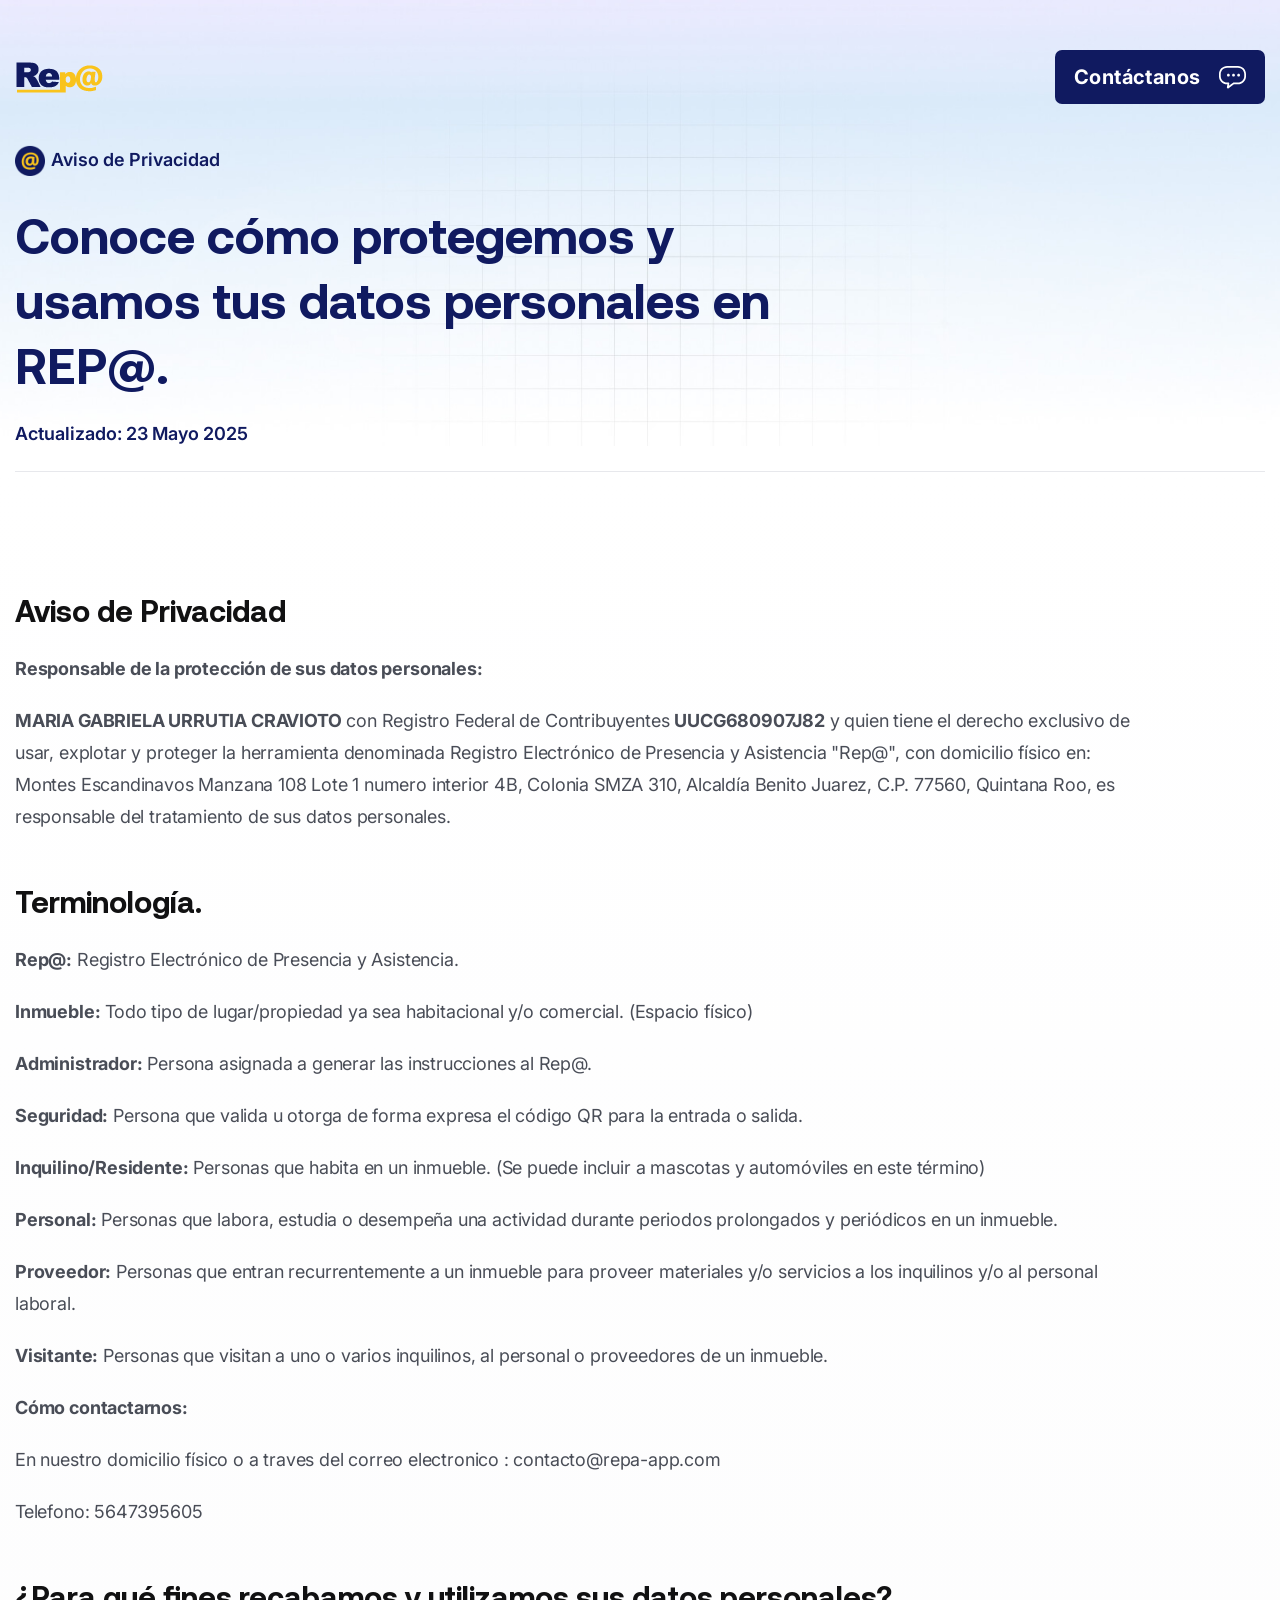
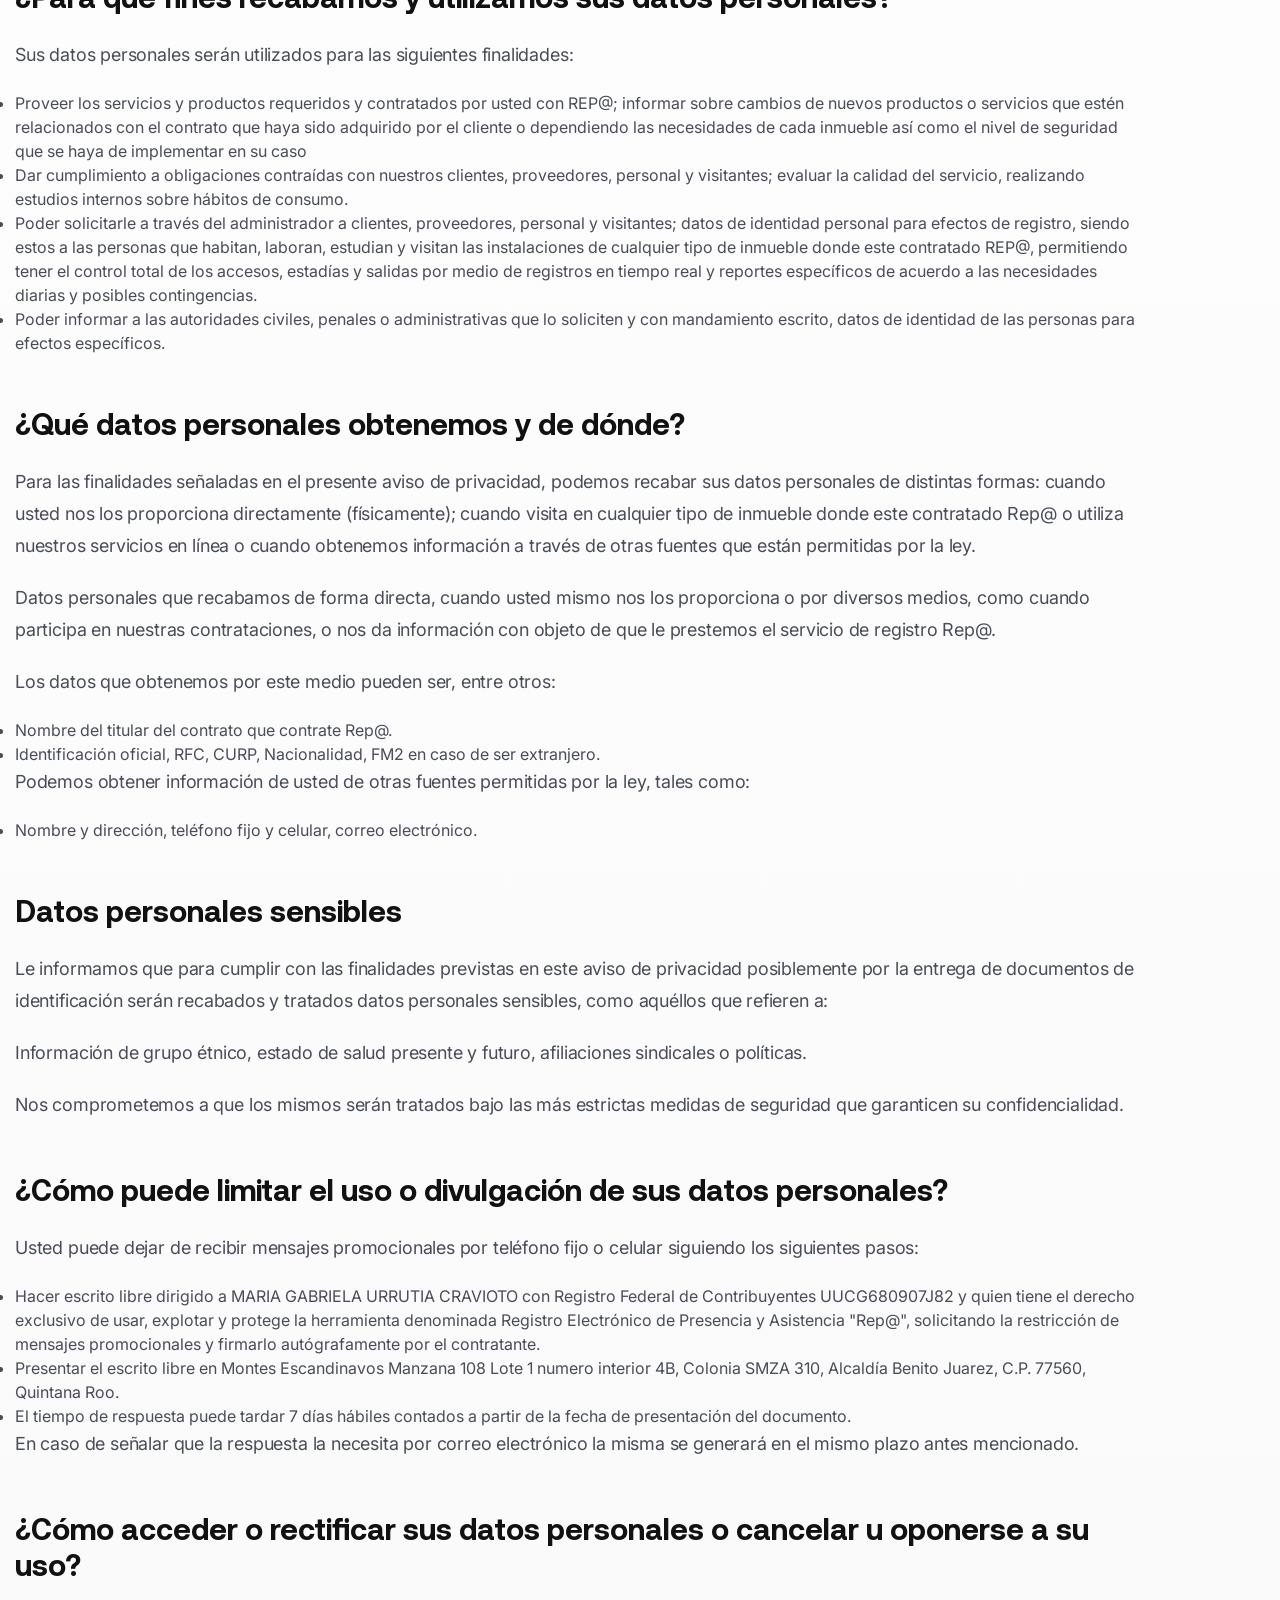
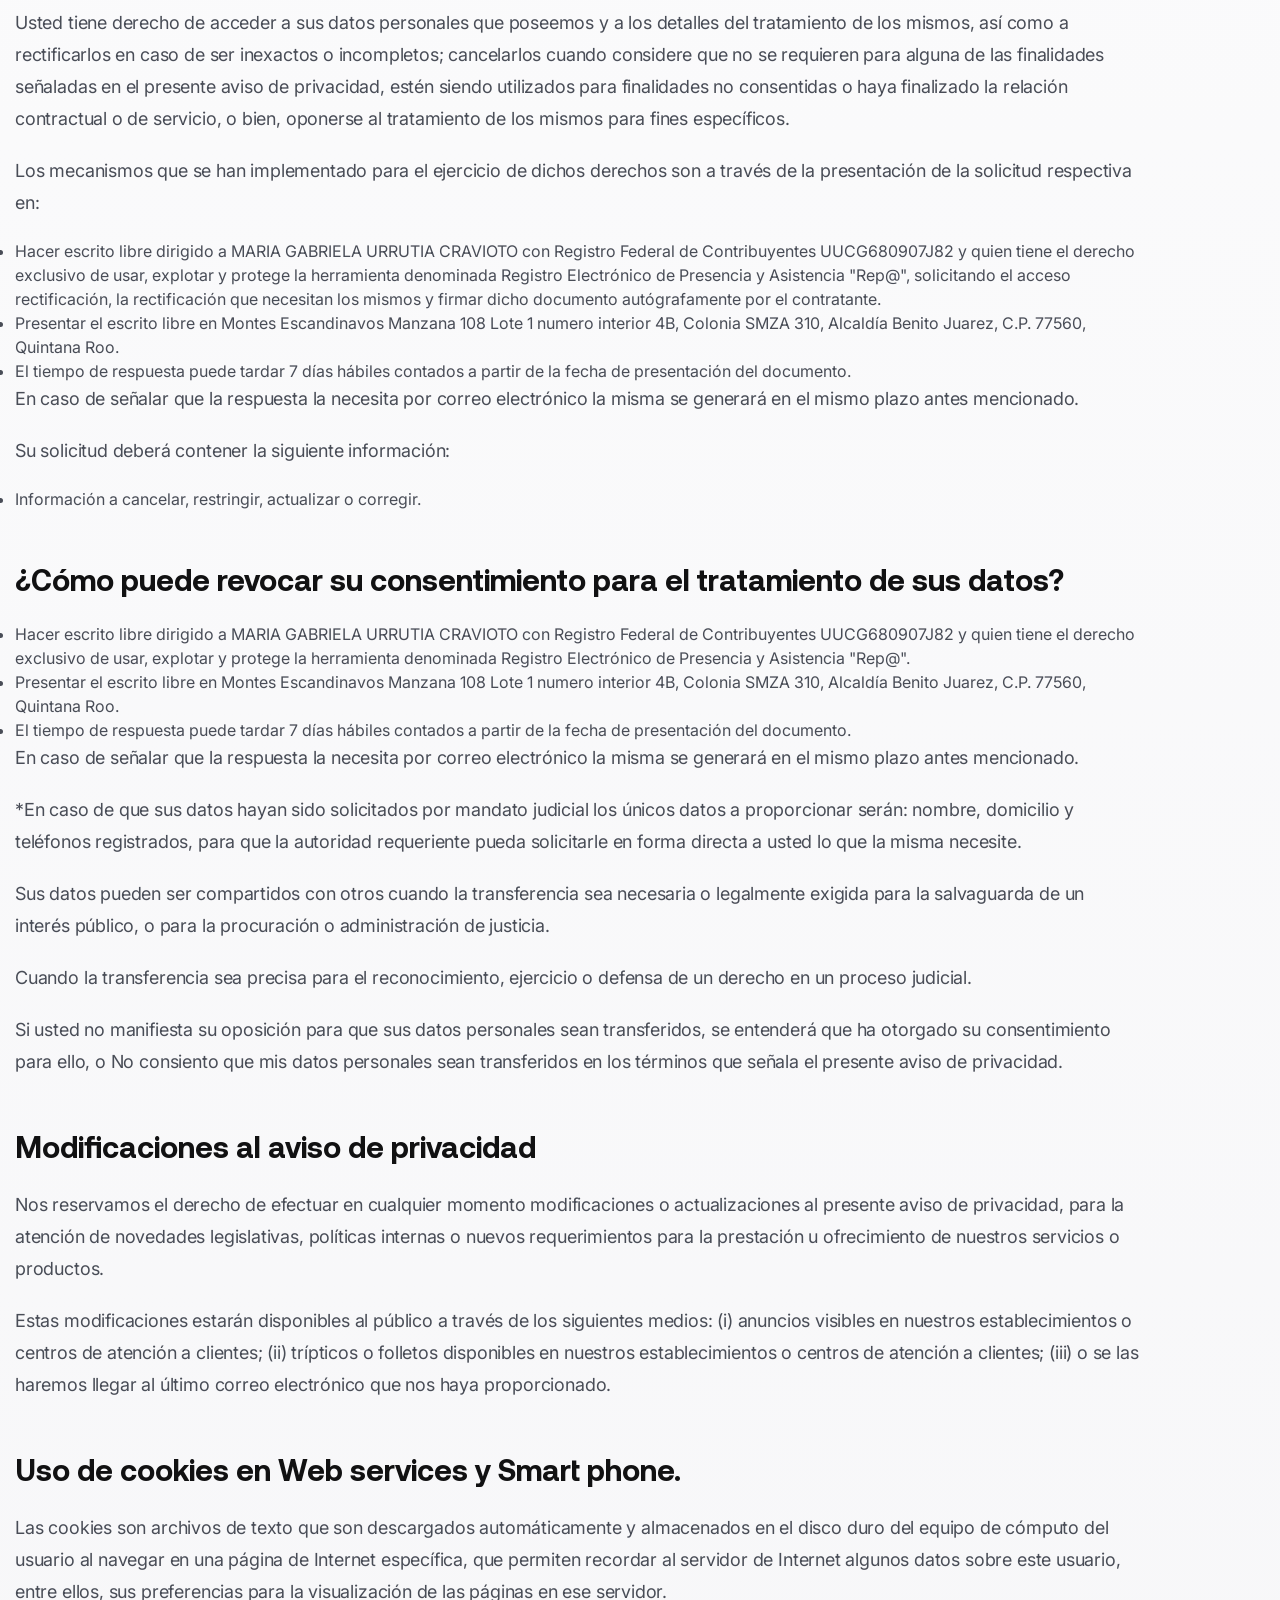
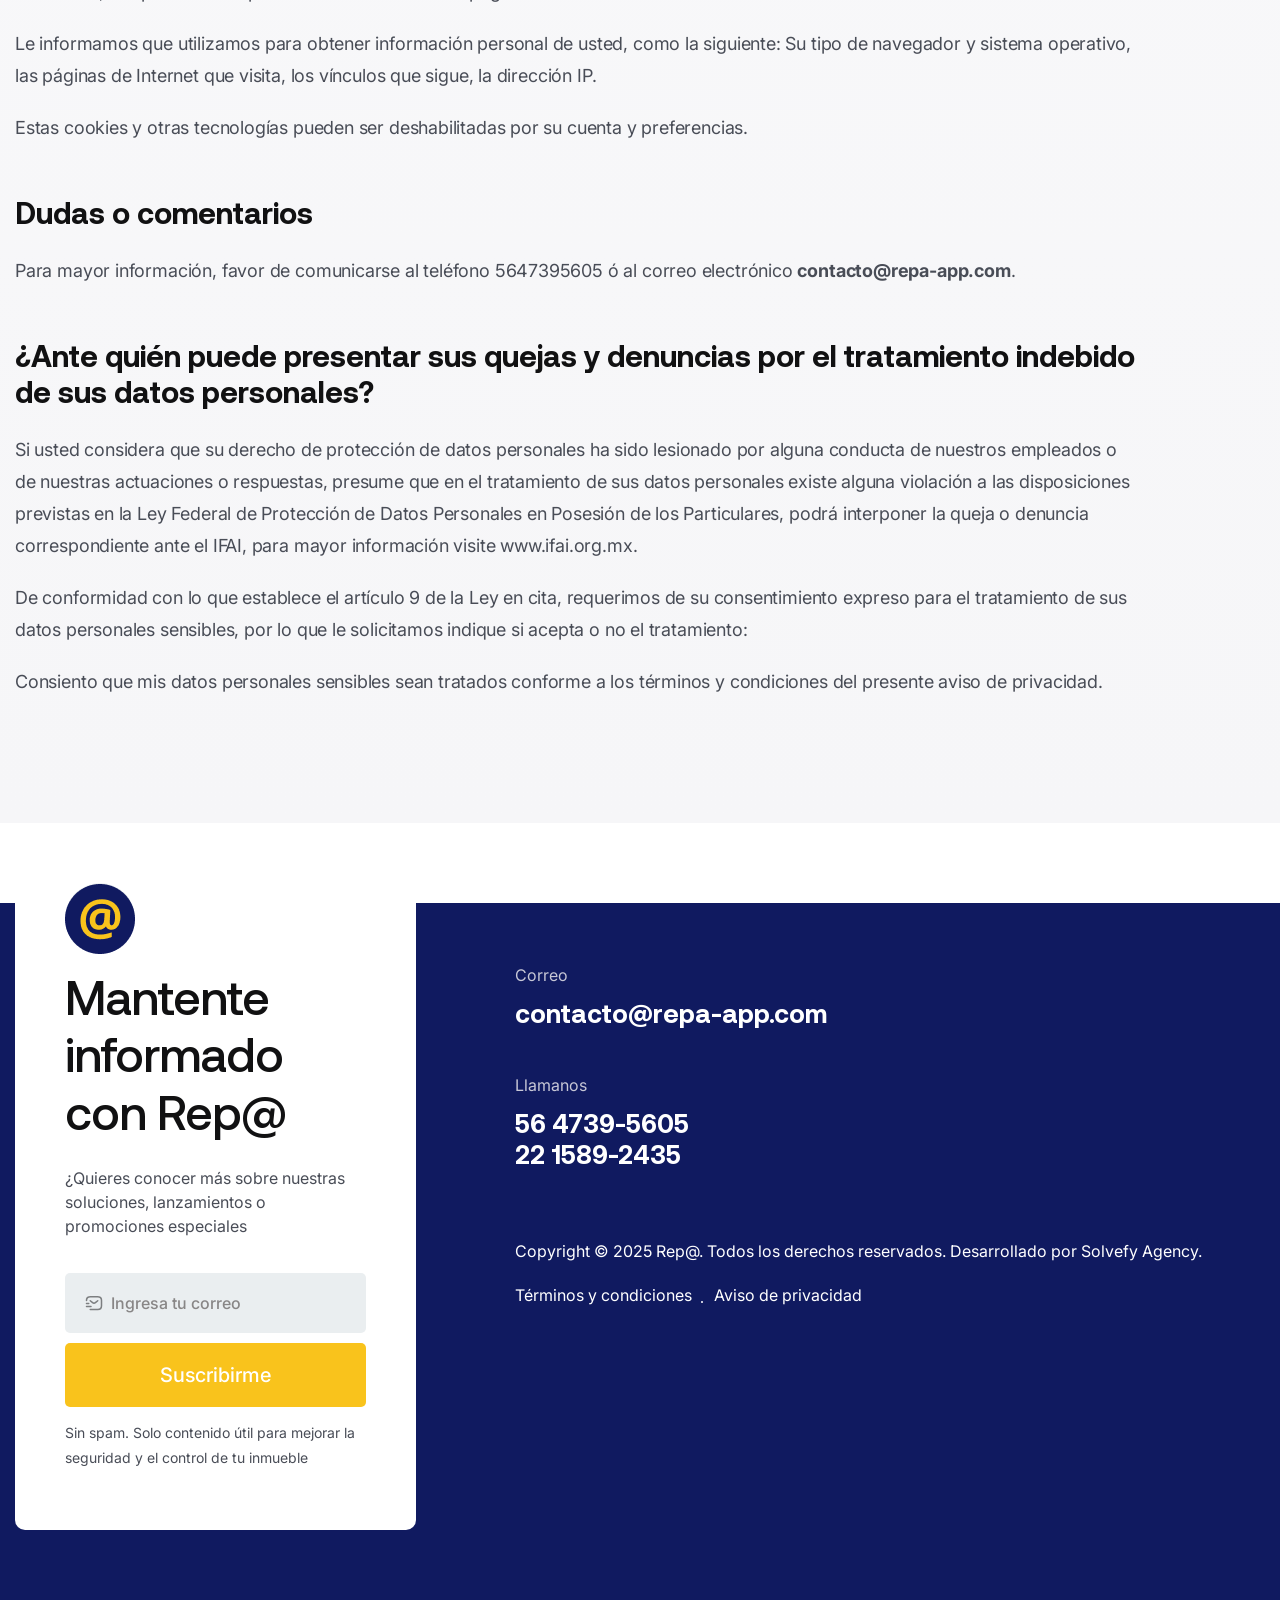
==== aviso-de-privacidad.html @ 61735a50 "Init Commit" ====
<!doctype html>
<html lang="zxx">

<head>

    <!--========= Required meta tags =========-->
    <meta charset="utf-8">
    <meta http-equiv="x-ua-compatible" content="ie=edge">
    <meta name="description" content="">
    <meta name="viewport" content="width=device-width, initial-scale=1, shrink-to-fit=no">

    <title>Aviso de Privacidad - Rep@</title>

    <link rel="shortcut icon" href="assets/img/favicon.png" type="images/x-icon"/>

    <!-- css include -->
    <link rel="stylesheet" href="assets/css/bootstrap.min.css">
    <link rel="stylesheet" href="assets/css/fontawesome.css">
    <link rel="stylesheet" href="assets/css/animate.css">
    <link rel="stylesheet" href="assets/css/swiper.min.css">
    <link rel="stylesheet" href="assets/css/slick.css">
    <link rel="stylesheet" href="assets/css/odometer.css">
    <link rel="stylesheet" href="assets/css/nice-select.css">
    <link rel="stylesheet" href="assets/css/magnific-popup.css">
    <link rel="stylesheet" href="assets/css/cursor.css">
    <link rel="stylesheet" href="assets/css/custom-font.css">
    <link rel="stylesheet" href="assets/css/main.css">
</head>

<body class="sco_agency">

<!-- backtotop - start -->
<div class="xb-backtotop">
    <a href="#" class="scroll">
        <i class="far fa-arrow-up"></i>
    </a>
</div>
<!-- backtotop - end -->

    <!-- Preloader - Start -->
    <div id="xb-loadding" class="xb-loader"><div class="xb-dual-ring"></div></div>
    <!-- Preloader - End -->

<div class="body_wrap">

    <!-- header start -->
    <header id="xb-header-area" class="header-area header-style-two header-transparent pt-40">
        <div class="xb-header stricky pb-10 pt-10" >
            <div class="container">
                <div class="header__wrap ul_li_between">
                    <div class="header-logo">
                        <a href="index.html"><img src="assets/img/logo/repa-logo.png" alt=""></a>
                    </div>
                    
                    <div class="header-contact d-none d-md-block">
                        <a href="contact.html" class="thm-btn thm-btn--aso thm-btn--header-black">Contáctanos
                            <img src="assets/img/icon/sms-white-icon01.svg" alt="">
                        </a>
                    </div>
                </div>
            </div>
        </div>
    </header>
    <!-- header end -->

    <!-- main area start  -->
    <main>
        <!-- page title start  -->
         <section class="page-title cp-page-title pt-100 pos-rel bg_img" data-background="assets/img/bg/page_bg01.jpg">
            <div class="container">
                <div class="page-title-wrap">
                    <div class="row mt-none-30 align-items-center">
                        <div class="col-lg-8 mt-30">
                            <div class="page-title-box">
                                <span class="sub-title"><img src="assets/img/favicon.png" alt="" width="30">Aviso de Privacidad </span>
                                <h2 class="title">Conoce cómo protegemos y usamos tus datos personales en REP@.</h2>
                                <span class="page-update_time">Actualizado: 23 Mayo 2025</span>
                            </div>
                        </div>
                    </div>
                </div>
            </div>
         </section>
        <!-- page title end  -->

            <!-- terms&conditions start  -->
             <section class="terms&conditions-section cp-det-bg">
                <div class="container">
                    <div class="terms-section_inner pt-120 pb-75">
                        <div class="row">
                            <div class="col-lg-11">
                                
                                <div class="item-details-widget">
                                    <h2 class="item_details_info_title">Aviso de Privacidad</h2>
                                    <p><strong>Responsable de la protección de sus datos personales:</strong></p>
                                    <p><strong>MARIA GABRIELA URRUTIA CRAVIOTO</strong> con Registro Federal de Contribuyentes <strong>UUCG680907J82</strong> y quien tiene el derecho exclusivo de usar, explotar y proteger la herramienta denominada Registro Electrónico de Presencia y Asistencia "Rep@", con domicilio físico en: Montes Escandinavos Manzana 108 Lote 1 numero interior 4B, Colonia SMZA 310, Alcaldía Benito Juarez, C.P. 77560, Quintana Roo, es responsable del tratamiento de sus datos personales.</p>
                                </div>
                                
                                <div class="item-details-widget">
                                    <h2 class="item_details_info_title">Terminología.</h2>
                                    <p><strong>Rep@:</strong> Registro Electrónico de Presencia y Asistencia.</p>
                                    <p><strong>Inmueble:</strong> Todo tipo de lugar/propiedad ya sea habitacional y/o comercial. (Espacio físico)</p>
                                    <p><strong>Administrador:</strong> Persona asignada a generar las instrucciones al Rep@.</p>
                                    <p><strong>Seguridad:</strong> Persona que valida u otorga de forma expresa el código QR para la entrada o salida.</p>
                                    <p><strong>Inquilino/Residente:</strong> Personas que habita en un inmueble. (Se puede incluir a mascotas y automóviles en este término)</p>
                                    <p><strong>Personal:</strong> Personas que labora, estudia o desempeña una actividad durante periodos prolongados y periódicos en un inmueble.</p>
                                    <p><strong>Proveedor:</strong> Personas que entran recurrentemente a un inmueble para proveer materiales y/o servicios a los inquilinos y/o al personal laboral.</p>
                                    <p><strong>Visitante:</strong> Personas que visitan a uno o varios inquilinos, al personal o proveedores de un inmueble.</p>
                                    <p><strong>Cómo contactarnos:</strong></p>
                                    <p>En nuestro domicilio físico o a traves del correo electronico : contacto@repa-app.com</p>
                                    <p>Telefono: 5647395605</p>
                                </div>
                                
                                <div class="item-details-widget">
                                    <h2 class="item_details_info_title">¿Para qué fines recabamos y utilizamos sus datos personales?</h2>
                                    <p>Sus datos personales serán utilizados para las siguientes finalidades:</p>
                                    <ul>
                                        <li>Proveer los servicios y productos requeridos y contratados por usted con REP@; informar sobre cambios de nuevos productos o servicios que estén relacionados con el contrato que haya sido adquirido por el cliente o dependiendo las necesidades de cada inmueble así como el nivel de seguridad que se haya de implementar en su caso</li>
                                        <li>Dar cumplimiento a obligaciones contraídas con nuestros clientes, proveedores, personal y visitantes; evaluar la calidad del servicio, realizando estudios internos sobre hábitos de consumo.</li>
                                        <li>Poder solicitarle a través del administrador a clientes, proveedores, personal y visitantes; datos de identidad personal para efectos de registro, siendo estos a las personas que habitan, laboran, estudian y visitan las instalaciones de cualquier tipo de inmueble donde este contratado REP@, permitiendo tener el control total de los accesos, estadías y salidas por medio de registros en tiempo real y reportes específicos de acuerdo a las necesidades diarias y posibles contingencias.</li>
                                        <li>Poder informar a las autoridades civiles, penales o administrativas que lo soliciten y con mandamiento escrito, datos de identidad de las personas para efectos específicos.</li>
                                    </ul>
                                </div>
                                
                                <div class="item-details-widget">
                                    <h2 class="item_details_info_title">¿Qué datos personales obtenemos y de dónde?</h2>
                                    <p>Para las finalidades señaladas en el presente aviso de privacidad, podemos recabar sus datos personales de distintas formas: cuando usted nos los proporciona directamente (físicamente); cuando visita en cualquier tipo de inmueble donde este contratado Rep@ o utiliza nuestros servicios en línea o cuando obtenemos información a través de otras fuentes que están permitidas por la ley.</p>
                                    <p>Datos personales que recabamos de forma directa, cuando usted mismo nos los proporciona o por diversos medios, como cuando participa en nuestras contrataciones, o nos da información con objeto de que le prestemos el servicio de registro Rep@.</p>
                                    <p>Los datos que obtenemos por este medio pueden ser, entre otros:</p>
                                    <ul>
                                        <li>Nombre del titular del contrato que contrate Rep@.</li>
                                        <li>Identificación oficial, RFC, CURP, Nacionalidad, FM2 en caso de ser extranjero.</li>
                                    </ul>
                                    <p>Podemos obtener información de usted de otras fuentes permitidas por la ley, tales como:</p>
                                    <ul>
                                        <li>Nombre y dirección, teléfono fijo y celular, correo electrónico.</li>
                                    </ul>
                                </div>
                                
                                <div class="item-details-widget">
                                    <h2 class="item_details_info_title">Datos personales sensibles</h2>
                                    <p>Le informamos que para cumplir con las finalidades previstas en este aviso de privacidad posiblemente por la entrega de documentos de identificación serán recabados y tratados datos personales sensibles, como aquéllos que refieren a:</p>
                                    <p>Información de grupo étnico, estado de salud presente y futuro, afiliaciones sindicales o políticas.</p>
                                    <p>Nos comprometemos a que los mismos serán tratados bajo las más estrictas medidas de seguridad que garanticen su confidencialidad.</p>
                                </div>
                                
                                <div class="item-details-widget">
                                    <h2 class="item_details_info_title">¿Cómo puede limitar el uso o divulgación de sus datos personales?</h2>
                                    <p>Usted puede dejar de recibir mensajes promocionales por teléfono fijo o celular siguiendo los siguientes pasos:</p>
                                    <ul>
                                        <li>Hacer escrito libre dirigido a MARIA GABRIELA URRUTIA CRAVIOTO con Registro Federal de Contribuyentes UUCG680907J82 y quien tiene el derecho exclusivo de usar, explotar y protege la herramienta denominada Registro Electrónico de Presencia y Asistencia "Rep@", solicitando la restricción de mensajes promocionales y firmarlo autógrafamente por el contratante.</li>
                                        <li>Presentar el escrito libre en Montes Escandinavos Manzana 108 Lote 1 numero interior 4B, Colonia SMZA 310, Alcaldía Benito Juarez, C.P. 77560, Quintana Roo.</li>
                                        <li>El tiempo de respuesta puede tardar 7 días hábiles contados a partir de la fecha de presentación del documento.</li>
                                    </ul>
                                    <p>En caso de señalar que la respuesta la necesita por correo electrónico la misma se generará en el mismo plazo antes mencionado.</p>
                                </div>
                                
                                <div class="item-details-widget">
                                    <h2 class="item_details_info_title">¿Cómo acceder o rectificar sus datos personales o cancelar u oponerse a su uso?</h2>
                                    <p>Usted tiene derecho de acceder a sus datos personales que poseemos y a los detalles del tratamiento de los mismos, así como a rectificarlos en caso de ser inexactos o incompletos; cancelarlos cuando considere que no se requieren para alguna de las finalidades señaladas en el presente aviso de privacidad, estén siendo utilizados para finalidades no consentidas o haya finalizado la relación contractual o de servicio, o bien, oponerse al tratamiento de los mismos para fines específicos.</p>
                                    <p>Los mecanismos que se han implementado para el ejercicio de dichos derechos son a través de la presentación de la solicitud respectiva en:</p>
                                    <ul>
                                        <li>Hacer escrito libre dirigido a MARIA GABRIELA URRUTIA CRAVIOTO con Registro Federal de Contribuyentes UUCG680907J82 y quien tiene el derecho exclusivo de usar, explotar y protege la herramienta denominada Registro Electrónico de Presencia y Asistencia "Rep@", solicitando el acceso rectificación, la rectificación que necesitan los mismos y firmar dicho documento autógrafamente por el contratante.</li>
                                        <li>Presentar el escrito libre en Montes Escandinavos Manzana 108 Lote 1 numero interior 4B, Colonia SMZA 310, Alcaldía Benito Juarez, C.P. 77560, Quintana Roo.</li>
                                        <li>El tiempo de respuesta puede tardar 7 días hábiles contados a partir de la fecha de presentación del documento.</li>
                                    </ul>
                                    <p>En caso de señalar que la respuesta la necesita por correo electrónico la misma se generará en el mismo plazo antes mencionado.</p>
                                    <p>Su solicitud deberá contener la siguiente información:</p>
                                    <ul>
                                        <li>Información a cancelar, restringir, actualizar o corregir.</li>
                                    </ul>
                                </div>
                                
                                <div class="item-details-widget">
                                    <h2 class="item_details_info_title">¿Cómo puede revocar su consentimiento para el tratamiento de sus datos?</h2>
                                    <ul>
                                        <li>Hacer escrito libre dirigido a MARIA GABRIELA URRUTIA CRAVIOTO con Registro Federal de Contribuyentes UUCG680907J82 y quien tiene el derecho exclusivo de usar, explotar y protege la herramienta denominada Registro Electrónico de Presencia y Asistencia "Rep@".</li>
                                        <li>Presentar el escrito libre en Montes Escandinavos Manzana 108 Lote 1 numero interior 4B, Colonia SMZA 310, Alcaldía Benito Juarez, C.P. 77560, Quintana Roo.</li>
                                        <li>El tiempo de respuesta puede tardar 7 días hábiles contados a partir de la fecha de presentación del documento.</li>
                                    </ul>
                                    <p>En caso de señalar que la respuesta la necesita por correo electrónico la misma se generará en el mismo plazo antes mencionado.</p>
                                    <p>*En caso de que sus datos hayan sido solicitados por mandato judicial los únicos datos a proporcionar serán: nombre, domicilio y teléfonos registrados, para que la autoridad requeriente pueda solicitarle en forma directa a usted lo que la misma necesite.</p>
                                    <p>Sus datos pueden ser compartidos con otros cuando la transferencia sea necesaria o legalmente exigida para la salvaguarda de un interés público, o para la procuración o administración de justicia.</p>
                                    <p>Cuando la transferencia sea precisa para el reconocimiento, ejercicio o defensa de un derecho en un proceso judicial.</p>
                                    <p>Si usted no manifiesta su oposición para que sus datos personales sean transferidos, se entenderá que ha otorgado su consentimiento para ello, o No consiento que mis datos personales sean transferidos en los términos que señala el presente aviso de privacidad.</p>
                                </div>
                                
                                <div class="item-details-widget">
                                    <h2 class="item_details_info_title">Modificaciones al aviso de privacidad</h2>
                                    <p>Nos reservamos el derecho de efectuar en cualquier momento modificaciones o actualizaciones al presente aviso de privacidad, para la atención de novedades legislativas, políticas internas o nuevos requerimientos para la prestación u ofrecimiento de nuestros servicios o productos.</p>
                                    <p>Estas modificaciones estarán disponibles al público a través de los siguientes medios: (i) anuncios visibles en nuestros establecimientos o centros de atención a clientes; (ii) trípticos o folletos disponibles en nuestros establecimientos o centros de atención a clientes; (iii) o se las haremos llegar al último correo electrónico que nos haya proporcionado.</p>
                                </div>
                                
                                <div class="item-details-widget">
                                    <h2 class="item_details_info_title">Uso de cookies en Web services y Smart phone.</h2>
                                    <p>Las cookies son archivos de texto que son descargados automáticamente y almacenados en el disco duro del equipo de cómputo del usuario al navegar en una página de Internet específica, que permiten recordar al servidor de Internet algunos datos sobre este usuario, entre ellos, sus preferencias para la visualización de las páginas en ese servidor.</p>
                                    <p>Le informamos que utilizamos para obtener información personal de usted, como la siguiente: Su tipo de navegador y sistema operativo, las páginas de Internet que visita, los vínculos que sigue, la dirección IP.</p>
                                    <p>Estas cookies y otras tecnologías pueden ser deshabilitadas por su cuenta y preferencias.</p>
                                </div>
                                
                                <div class="item-details-widget">
                                    <h2 class="item_details_info_title">Dudas o comentarios</h2>
                                    <p>Para mayor información, favor de comunicarse al teléfono 5647395605 ó al correo electrónico <strong>contacto@repa-app.com</strong>.</p>
                                </div>
                                
                                <div class="item-details-widget">
                                    <h2 class="item_details_info_title">¿Ante quién puede presentar sus quejas y denuncias por el tratamiento indebido de sus datos personales?</h2>
                                    <p>Si usted considera que su derecho de protección de datos personales ha sido lesionado por alguna conducta de nuestros empleados o de nuestras actuaciones o respuestas, presume que en el tratamiento de sus datos personales existe alguna violación a las disposiciones previstas en la Ley Federal de Protección de Datos Personales en Posesión de los Particulares, podrá interponer la queja o denuncia correspondiente ante el IFAI, para mayor información visite www.ifai.org.mx.</p>
                                    <p>De conformidad con lo que establece el artículo 9 de la Ley en cita, requerimos de su consentimiento expreso para el tratamiento de sus datos personales sensibles, por lo que le solicitamos indique si acepta o no el tratamiento:</p>
                                    <p>Consiento que mis datos personales sensibles sean tratados conforme a los términos y condiciones del presente aviso de privacidad.</p>
                                </div>
                            </div>
                        </div>
                    </div>
                </div>

            </section>
            <!-- terms&conditions end  -->

    </main>
    <!-- main area end  -->
    
        <!-- footer strt -->
        <footer class="footer pos-rel mt-80" data-bg-color="#101A60">
            <div class="container">
                <div class="row pb-95">
                    <div class="col-lg-4">
                        <div class="xb-newslatter">
                            <div class="xb-item--icon">
                                <img src="assets/img/icon/rep@.png" alt="">
                            </div>
                            <h2 class="xb-item--title">Mantente informado con Rep@</h2>
                            <span class="xb-item--content">¿Quieres conocer más sobre nuestras soluciones, lanzamientos o promociones especiales</span>
                            <div class="xb-item--contact mt-35">
                                <div class="xb-item--input_field pos-rel">
                                    <input type="email" name="gmail" id="text6" placeholder="Ingresa tu correo">
                                    <div class="img"><img src="assets/img/icon/sms.svg" alt=""></div>
                                </div>
                                <button class="xb-item--button btn-effect_2">Suscribirme</button>
                                <span class="xb-item--text">Sin spam. Solo contenido útil para mejorar la seguridad y el control de tu inmueble</span>
                            </div>
                        </div>
                    </div>
                    <div class="col-lg-8">
                        <div class="xb-footer is-footer ml-75">
                            
                            <div class="footer-inner mt-50 ul_li_between align-items-start">
                                <div class="footer-info footer-widget">
                                    <span class="xb-item--sub-title">Correo</span>
                                    <h4 class="xb-item--email">contacto@repa-app.com</h4>
                                    <span class="xb-item--sub-title">Llamanos</span>
                                    <h4 class="xb-item--number">56 4739-5605 </h4>
                                    <h4 class="xb-item--number">22 1589-2435 </h4>
                                </div>
                            </div>
                            <div class="footer-copyright mt-50 ul_li_between">
                                <p class="copyright mt-20">Copyright © 2025 <a href="index.html">Rep@</a>. Todos los derechos reservados. Desarrollado por <a href="https://solvefy.agency/"></a>Solvefy Agency</a>.</p>
                                <ul class="footer-links ul_li mt-20">
                                    <li><a href="terminos-y-condiciones.html">Términos y condiciones</a></li>
                                    <li><a href="aviso-de-privacidad.html">Aviso de privacidad</a></li>
                                </ul>
                            </div>
                        </div>
                    </div>
                </div>
            </div>
            <!-- <div class="footer-bottom pos-rel bg_img o-hidden" data-background="assets/img/bg/footer-glassisom.png">
                <a href="contact.html" class="title marquee-left" data-cursor-text="say hi!">Let’s discuss today Are you interested</a>
            </div> -->
        </footer> 
        <!-- footer end -->

</div>

<!-- jquery include -->
<script src="assets/js/jquery-3.7.1.min.js"></script>
<script src="assets/js/bootstrap.bundle.min.js"></script>
<script src="assets/js/swiper.min.js"></script>
<script src="assets/js/slick.min.js"></script>
<script src="assets/js/gsap.js"></script>
<script src="assets/js/wow.min.js"></script>
<script src="assets/js/appear.js"></script>
<script src="assets/js/parallaxie.js"></script>
<script src="assets/js/parallax-scroll.js"></script>
<script src="assets/js/odometer.min.js"></script>
<script src="assets/js/imagesloaded.pkgd.min.js"></script>
<script src="assets/js/isotope.pkgd.min.js"></script>
<script src="assets/js/cursor-bundle.js"></script>
<script src="assets/js/easing.min.js"></script>
<script src="assets/js/scrollspy.js"></script>
<script src="assets/js/jquery.nice-select.min.js"></script>
<script src="assets/js/jquery.marquee.min.js"></script>
<script src="assets/js/jquery.magnific-popup.min.js"></script>
<script src="assets/js/main.js"></script>

</body>

</html>
---- assets/css/cursor.css ----
.cb-cursor {
  position: fixed;
  top: 0;
  left: 0;
  z-index: 150;
  contain: layout style size;
  pointer-events: none;
  will-change: transform;
  -webkit-transition: opacity 3s, color 0.4s;
  -o-transition: opacity 3s, color 0.4s;
  -moz-transition: opacity 3s, color 0.4s;
  transition: opacity 3s, color 0.4s; 
  display: flex;
  align-items: center;
  justify-content: center;
}
  .cb-cursor:before {
    content: "";
    position: absolute;
    top: -33px;
    left: -25px;
    width: 77px;
    height: 77px;
    -webkit-transform: scale(0);
       -moz-transform: scale(0);
        -ms-transform: scale(0);
         -o-transform: scale(0);
            transform: scale(0);
    background: var(--color-primary);
    -webkit-border-radius: 5px;
       -moz-border-radius: 5px;
            border-radius: 5px;
    -webkit-transition: opacity 1s, -webkit-transform 0.3s ease-in-out;
    transition: opacity 1s, -webkit-transform 0.3s ease-in-out;
    -o-transition: opacity 1s, -o-transform 0.3s ease-in-out;
    -moz-transition: transform 0.3s ease-in-out, opacity 1s, -moz-transform 0.3s ease-in-out;
    transition: transform 0.3s ease-in-out, opacity 1s;
    transition: transform 0.3s ease-in-out, opacity 1s, -webkit-transform 0.3s ease-in-out, -moz-transform 0.3s ease-in-out, -o-transform 0.3s ease-in-out; 
    opacity: 1 !important;
  
  }
  .cb-cursor-text {
    position: absolute;
    top: -43px;
    left: -34px;
    width: 60px;
    display: -webkit-box;
    display: -webkit-flex;
    display: -moz-box;
    display: -ms-flexbox;
    color: #fff;
    display: flex;
    -webkit-box-align: center;
    -webkit-align-items: center;
       -moz-box-align: center;
        -ms-flex-align: center;
            align-items: center;
    -webkit-box-pack: center;
    -webkit-justify-content: center;
       -moz-box-pack: center;
        -ms-flex-pack: center;
            justify-content: center;
    -webkit-transform: scale(0) rotate(10deg);
       -moz-transform: scale(0) rotate(10deg);
        -ms-transform: scale(0) rotate(10deg);
         -o-transform: scale(0) rotate(10deg);
            transform: scale(0) rotate(10deg);
    opacity: 0;
    font-weight: 600;
    font-size: 16px;
    line-height: 20px;
    text-align: center;
    letter-spacing: -0.01em;
    text-transform: uppercase;
    display: flex;
    align-items: center;
    justify-content: center;
    -webkit-transition: opacity 0.4s, -webkit-transform 0.3s;
    transition: opacity 0.4s, -webkit-transform 0.3s;
    -o-transition: opacity 0.4s, -o-transform 0.3s;
    -moz-transition: opacity 0.4s, transform 0.3s, -moz-transform 0.3s;
    transition: opacity 0.4s, transform 0.3s;
    transition: opacity 0.4s, transform 0.3s, -webkit-transform 0.3s, -moz-transform 0.3s, -o-transform 0.3s; }
    .cb-cursor-text::before {
      position: absolute;
      bottom: -74px;
      left: 0;
      background-image: url(../img/icon/arrow_up.svg);
      background-repeat: no-repeat;
      background-position: bottom center;
      width: 25px;
      height: 25px;
      content: "";
    }
  @supports (mix-blend-mode: exclusion) {
    .cb-cursor.-exclusion, .cb-cursor.-opaque {
      mix-blend-mode: exclusion; } }
  @supports (mix-blend-mode: exclusion) {
    .cb-cursor.-exclusion:before, .cb-cursor.-opaque:before {
      background: white; } }
  .cb-cursor.-normal, .cb-cursor.-text {
    mix-blend-mode: normal; }
  .cb-cursor.-inverse {
    color: white; }

 
  .cb-cursor.-pointer:before {
    -webkit-transform: scale(0);
       -moz-transform: scale(0);
        -ms-transform: scale(0);
         -o-transform: scale(0);
            transform: scale(0); }
  .cb-cursor.-text:before {
    opacity: 0.85;
    -webkit-transform: scale(1.7);
       -moz-transform: scale(1.7);
        -ms-transform: scale(1.7);
         -o-transform: scale(1.7);
            transform: scale(1.7); }
  .cb-cursor.-text .cb-cursor-text {
    opacity: 1;
    -webkit-transform: scale(1);
       -moz-transform: scale(1);
        -ms-transform: scale(1);
         -o-transform: scale(1);
            transform: scale(1); }
  .cb-cursor.-text.-active:before {
    -webkit-transform: scale(1.6);
       -moz-transform: scale(1.6);
        -ms-transform: scale(1.6);
         -o-transform: scale(1.6);
            transform: scale(1.6);
    -webkit-transition-duration: 0.2s;
       -moz-transition-duration: 0.2s;
         -o-transition-duration: 0.2s;
            transition-duration: 0.2s; }
  .cb-cursor.-opaque:before {
    -webkit-transform: scale(1.32);
       -moz-transform: scale(1.32);
        -ms-transform: scale(1.32);
         -o-transform: scale(1.32);
            transform: scale(1.32); }


.cb-demo {
  background: #fff; }
  .cb-demo-content {
    display: -webkit-box;
    display: -webkit-flex;
    display: -moz-box;
    display: -ms-flexbox;
    display: flex;
    -webkit-box-align: center;
    -webkit-align-items: center;
       -moz-box-align: center;
        -ms-flex-align: center;
            align-items: center;
    -webkit-box-pack: center;
    -webkit-justify-content: center;
       -moz-box-pack: center;
        -ms-flex-pack: center;
            justify-content: center;
    height: 100vh; }
  .cb-demo-container {
    padding: 0 20px; }
    @media (min-width: 1600px) {
      .cb-demo-container {
        padding: 0 120px; } }
  .cb-demo-row {
    display: -webkit-box;
    display: -webkit-flex;
    display: -moz-box;
    display: -ms-flexbox;
    display: flex;
    -webkit-box-pack: center;
    -webkit-justify-content: center;
       -moz-box-pack: center;
        -ms-flex-pack: center;
            justify-content: center;
    text-align: center;
    margin: 30px 0; }
    @media (min-width: 1600px) {
      .cb-demo-row {
        margin: 60px 0; } }
        .cb-demo-item {
            position: relative;
            -webkit-box-flex: 1;
            -webkit-flex: 1;
            -moz-box-flex: 1;
            -ms-flex: 1;
            flex: 1;
            padding: 50px 30px;
            margin: 0 20px;
            color: #000;
            width: 500px;
        }
    @media (min-width: 1600px) {
      .cb-demo-item {
        padding: 90px 30px;
        margin: 0 30px; } }



.cb-demo-item-text {
      position: relative;
      max-width: 70%;
      margin: 0 auto;
      font-size: 16px;
      font-weight: 300;
      line-height: 150%; 
}
.cb-demo-item:before {
      content: "";
      display: block;
      position: absolute;
      top: 0;
      left: 0;
      right: 0;
      bottom: 0;
      -webkit-border-radius: 30px;
         -moz-border-radius: 30px;
              border-radius: 30px;
      background: #f8f8f8;
      -webkit-transition: -webkit-box-shadow 0.2s;
      transition: -webkit-box-shadow 0.2s;
      -o-transition: box-shadow 0.2s;
      -moz-transition: box-shadow 0.2s, -moz-box-shadow 0.2s;
      transition: box-shadow 0.2s;
      transition: box-shadow 0.2s, -webkit-box-shadow 0.2s, -moz-box-shadow 0.2s;
}
---- assets/css/custom-font.css ----
@font-face {
    font-family: 'Aeonik';
    src: url('../fonts/Aeonik-Medium.woff2') format('woff2'),
    url('../fonts/Aeonik-Medium.woff') format('woff');
    font-weight: 500;
    font-style: normal;
}
@font-face {
    font-family: 'Aeonik';
    src: url('../fonts/Aeonik-Bold.woff2') format('woff2'),
    url('../fonts/Aeonik-Bold.woff') format('woff');
    font-weight: 700;
    font-style: normal;
}
@font-face {
    font-family: 'TransducerTest';
    src: url('../fonts/TransducerTest-Medium-BF645c3dd896377.woff2') format('woff2'),
    url('../fonts/TransducerTest-Medium-BF645c3dd896377.woff') format('woff');
    font-weight: 500;
    font-style: normal;
}
@font-face {
    font-family: 'TransducerTest';
    src: url('../fonts/TransducerTest-Bold-BF645c3dd70a4f5.woff2') format('woff2'),
    url('../fonts/TransducerTest-Bold-BF645c3dd70a4f5.woff') format('woff');
    font-weight: 700;
    font-style: normal;
}

@font-face {
    font-family: 'GT-Super-Text';
    src: url('../fonts/GT-Super-Text-Medium-Trial.woff2') format('woff2'),
    url('../fonts/GT-Super-Text-Medium-Trial.woff') format('woff');
    font-weight: 500;
    font-style: normal;
}
@font-face {
    font-family: 'GT-Super-Text';
    src: url('../fonts/GT-Super-Text-Bold-Trial.woff2') format('woff2'),
    url('../fonts/GT-Super-Text-Bold-Trial.woff') format('woff');
    font-weight: 700;
    font-style: normal;
}
@font-face {
    font-family: 'Agrandir';
    src: url('../fonts/Agrandir-TextBold.woff2') format('woff2'),
    url('../fonts/Agrandir-TextBold.woff') format('woff');
    font-weight: 700;
    font-style: normal;
    
}
@font-face {
    font-family: 'Agrandir';
    src: url('../fonts/Agrandir-GrandHeavy.woff2') format('woff2'),
    url('../fonts/Agrandir-GrandHeavy.woff') format('woff');
    font-weight: 800;
    font-style: normal;
}
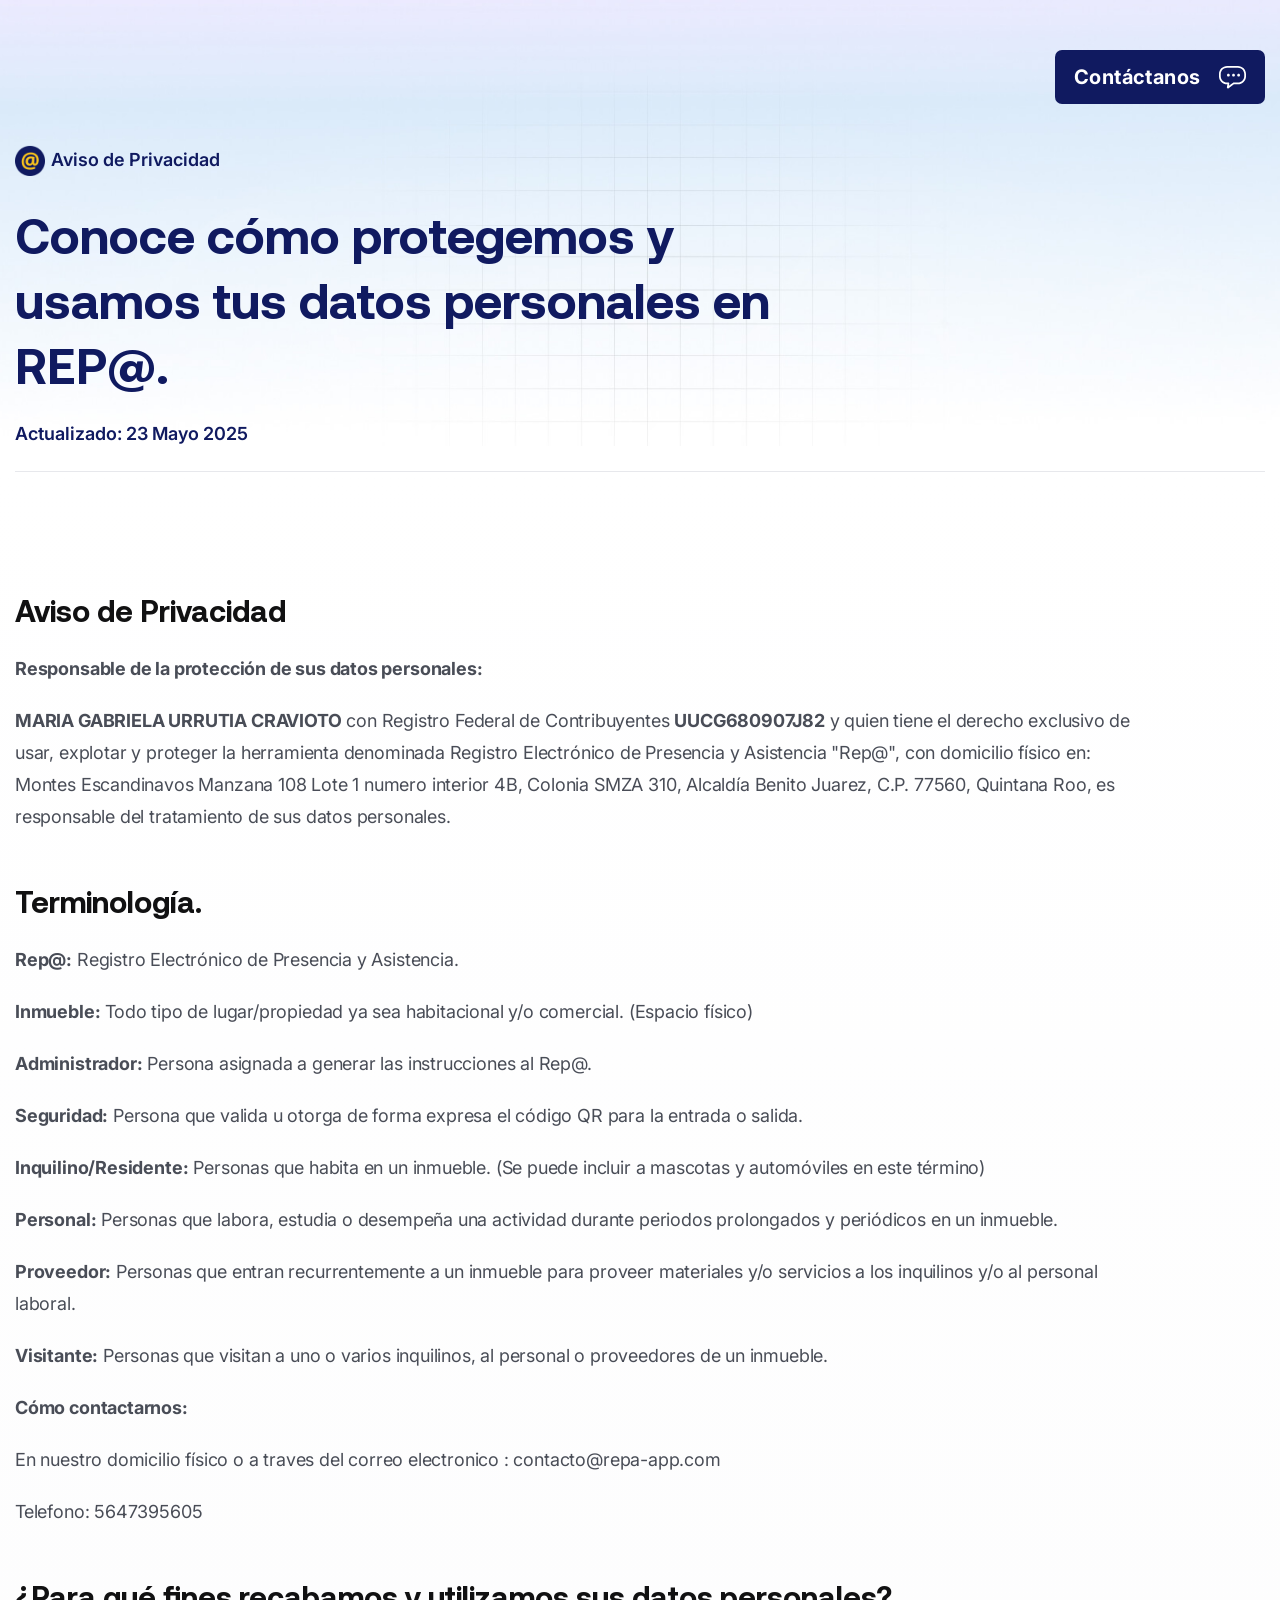
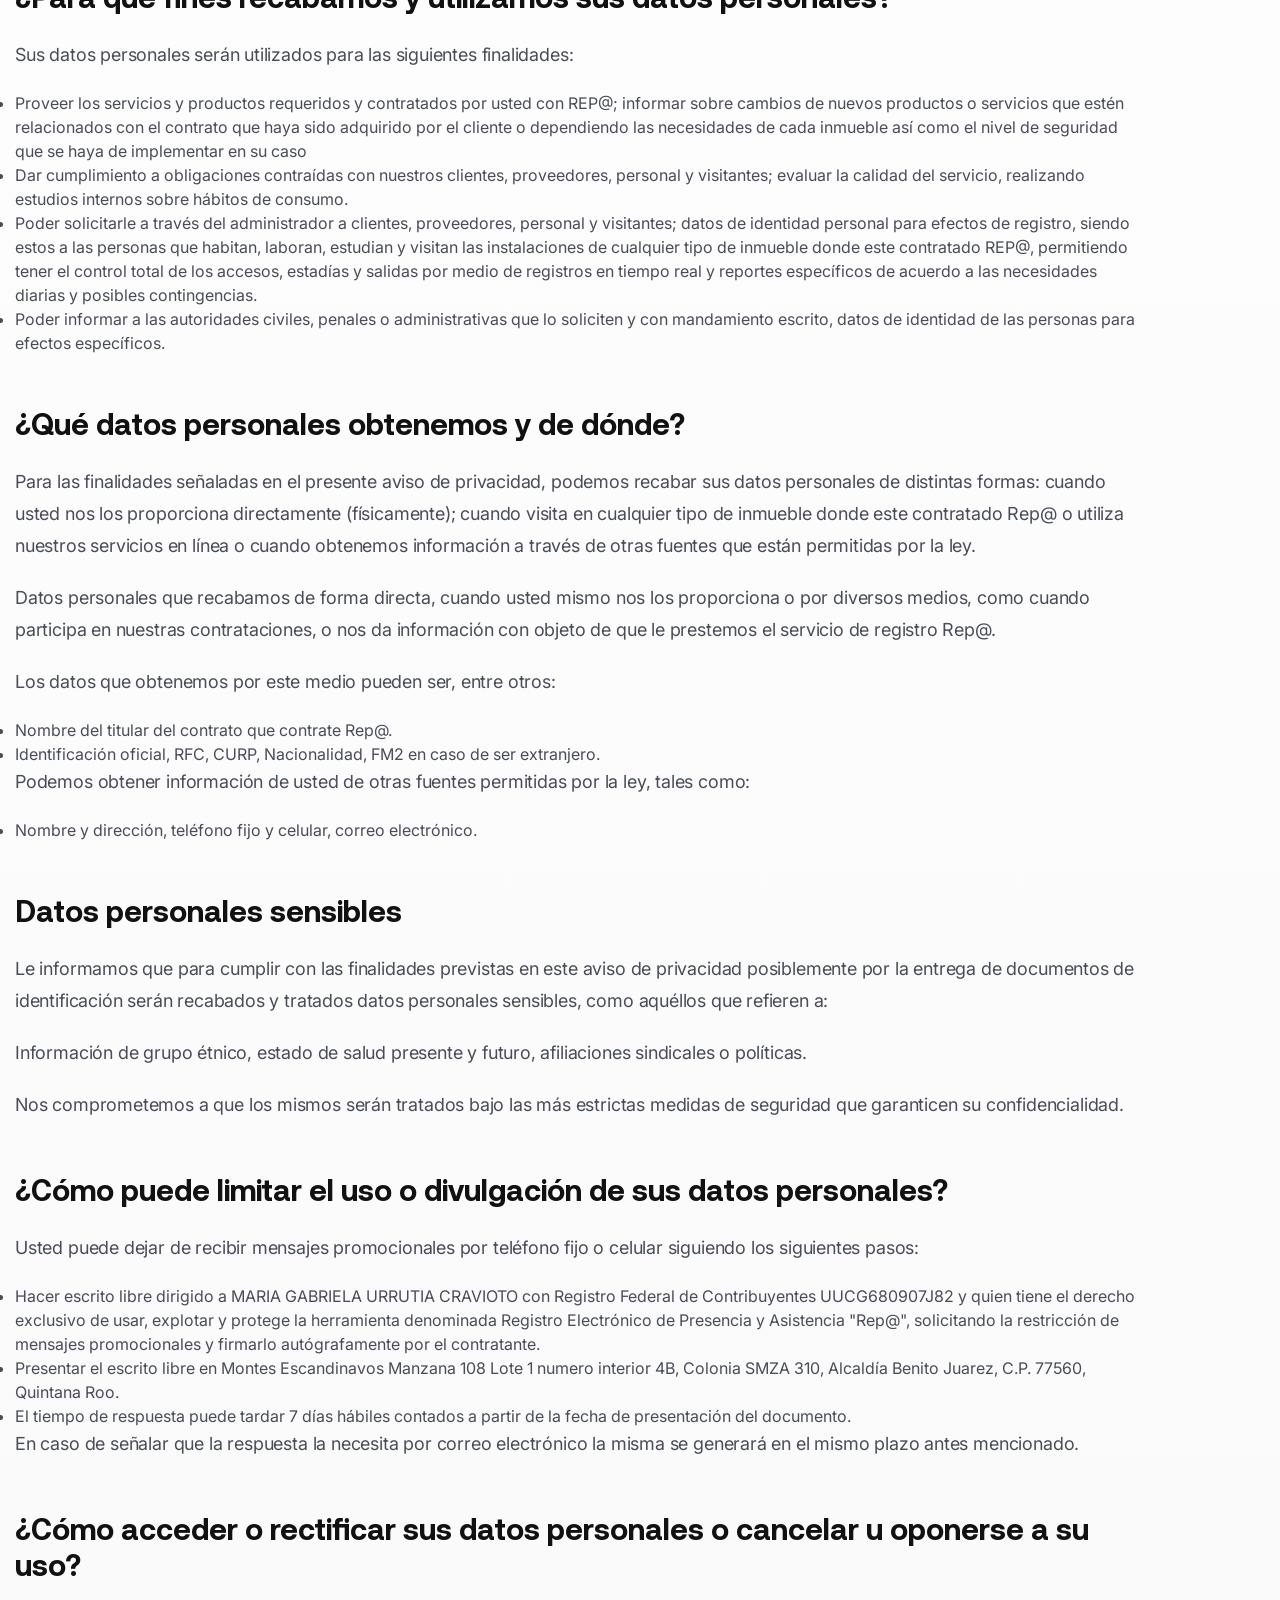
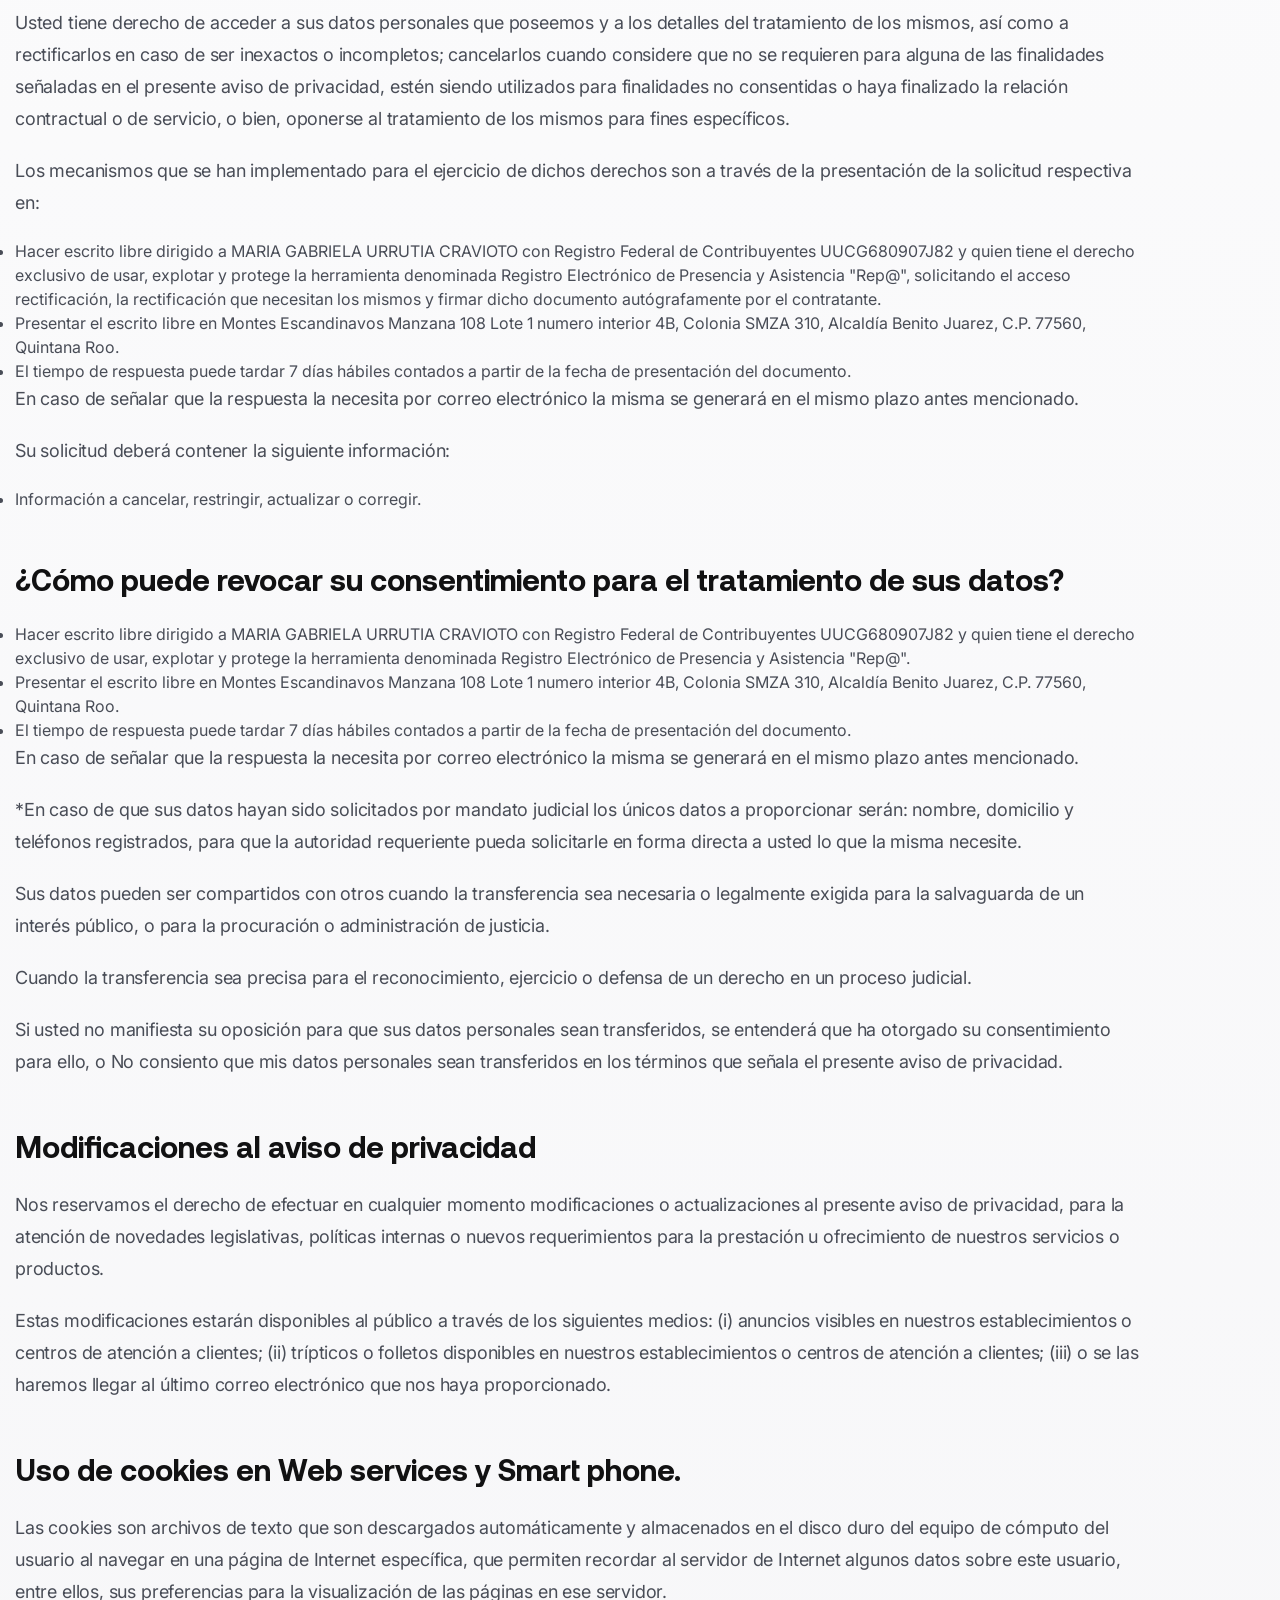
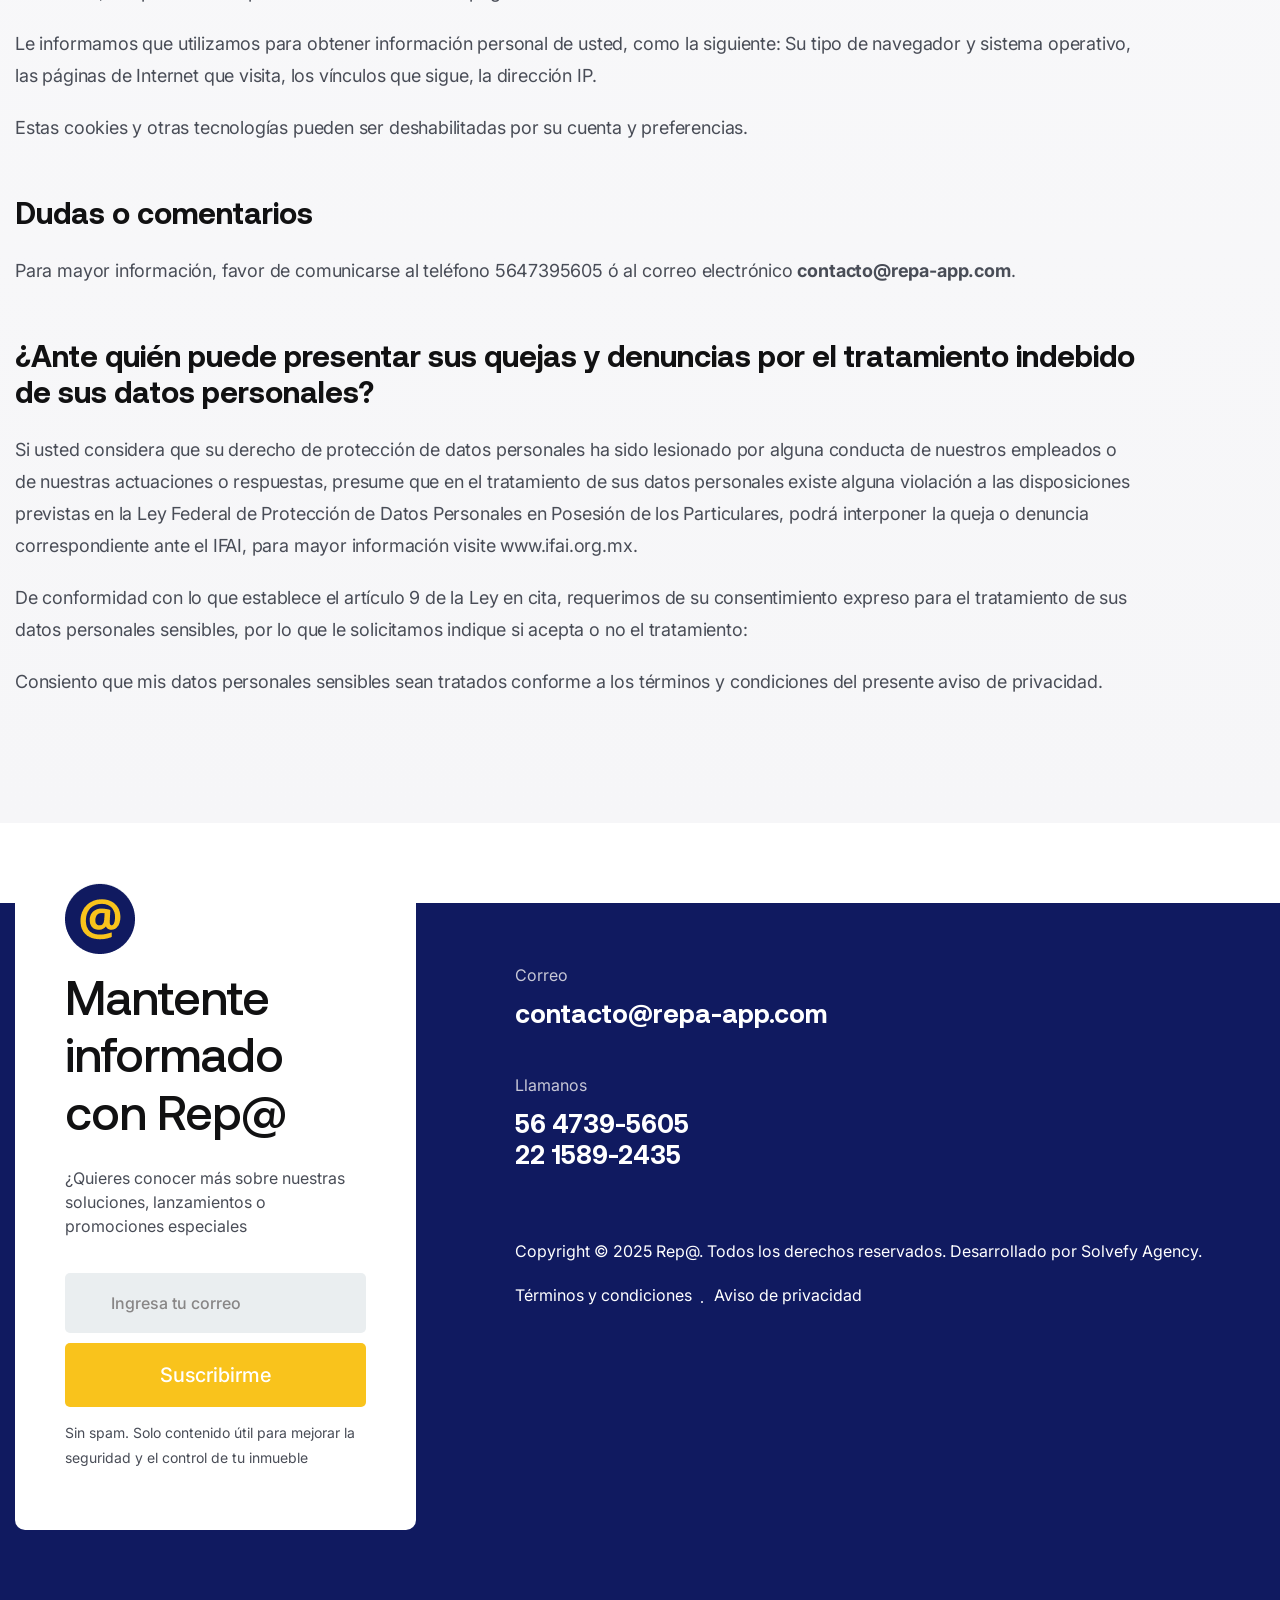
==== commit 1b49822f: "Ajustes 2 JUN 2025" ====
--- a/aviso-de-privacidad.html
+++ b/aviso-de-privacidad.html
@@ -49,11 +49,11 @@
             <div class="container">
                 <div class="header__wrap ul_li_between">
                     <div class="header-logo">
-                        <a href="index.html"><img src="assets/img/logo/repa-logo.png" alt=""></a>
+                        <a href="index.html"><img src="contacto.html/assets/img/logo/repa-logo.svg" alt=""></a>
                     </div>
                     
                     <div class="header-contact d-none d-md-block">
-                        <a href="contact.html" class="thm-btn thm-btn--aso thm-btn--header-black">Contáctanos
+                        <a href="contacto.html" class="thm-btn thm-btn--aso thm-btn--header-black">Contáctanos
                             <img src="assets/img/icon/sms-white-icon01.svg" alt="">
                         </a>
                     </div>
@@ -233,10 +233,12 @@
                             <span class="xb-item--content">¿Quieres conocer más sobre nuestras soluciones, lanzamientos o promociones especiales</span>
                             <div class="xb-item--contact mt-35">
                                 <div class="xb-item--input_field pos-rel">
-                                    <input type="email" name="gmail" id="text6" placeholder="Ingresa tu correo">
-                                    <div class="img"><img src="assets/img/icon/sms.svg" alt=""></div>
-                                </div>
-                                <button class="xb-item--button btn-effect_2">Suscribirme</button>
+                                    <form id="newsletterForm">
+                                        <input type="email" name="email" id="text6" placeholder="Ingresa tu correo" required>
+                                        <button type="submit" class="xb-item--button btn-effect_2">Suscribirme</button>
+                                    </form>
+                                <span id="responseMessage" class="xb-item--text"></span>
+                            </div>
                                 <span class="xb-item--text">Sin spam. Solo contenido útil para mejorar la seguridad y el control de tu inmueble</span>
                             </div>
                         </div>
@@ -265,7 +267,7 @@
                 </div>
             </div>
             <!-- <div class="footer-bottom pos-rel bg_img o-hidden" data-background="assets/img/bg/footer-glassisom.png">
-                <a href="contact.html" class="title marquee-left" data-cursor-text="say hi!">Let’s discuss today Are you interested</a>
+                <a href="contacto.html" class="title marquee-left" data-cursor-text="say hi!">Let’s discuss today Are you interested</a>
             </div> -->
         </footer> 
         <!-- footer end -->
@@ -292,6 +294,8 @@
 <script src="assets/js/jquery.marquee.min.js"></script>
 <script src="assets/js/jquery.magnific-popup.min.js"></script>
 <script src="assets/js/main.js"></script>
+<script src="assets/js/script.js"></script>
+
 
 </body>
 
